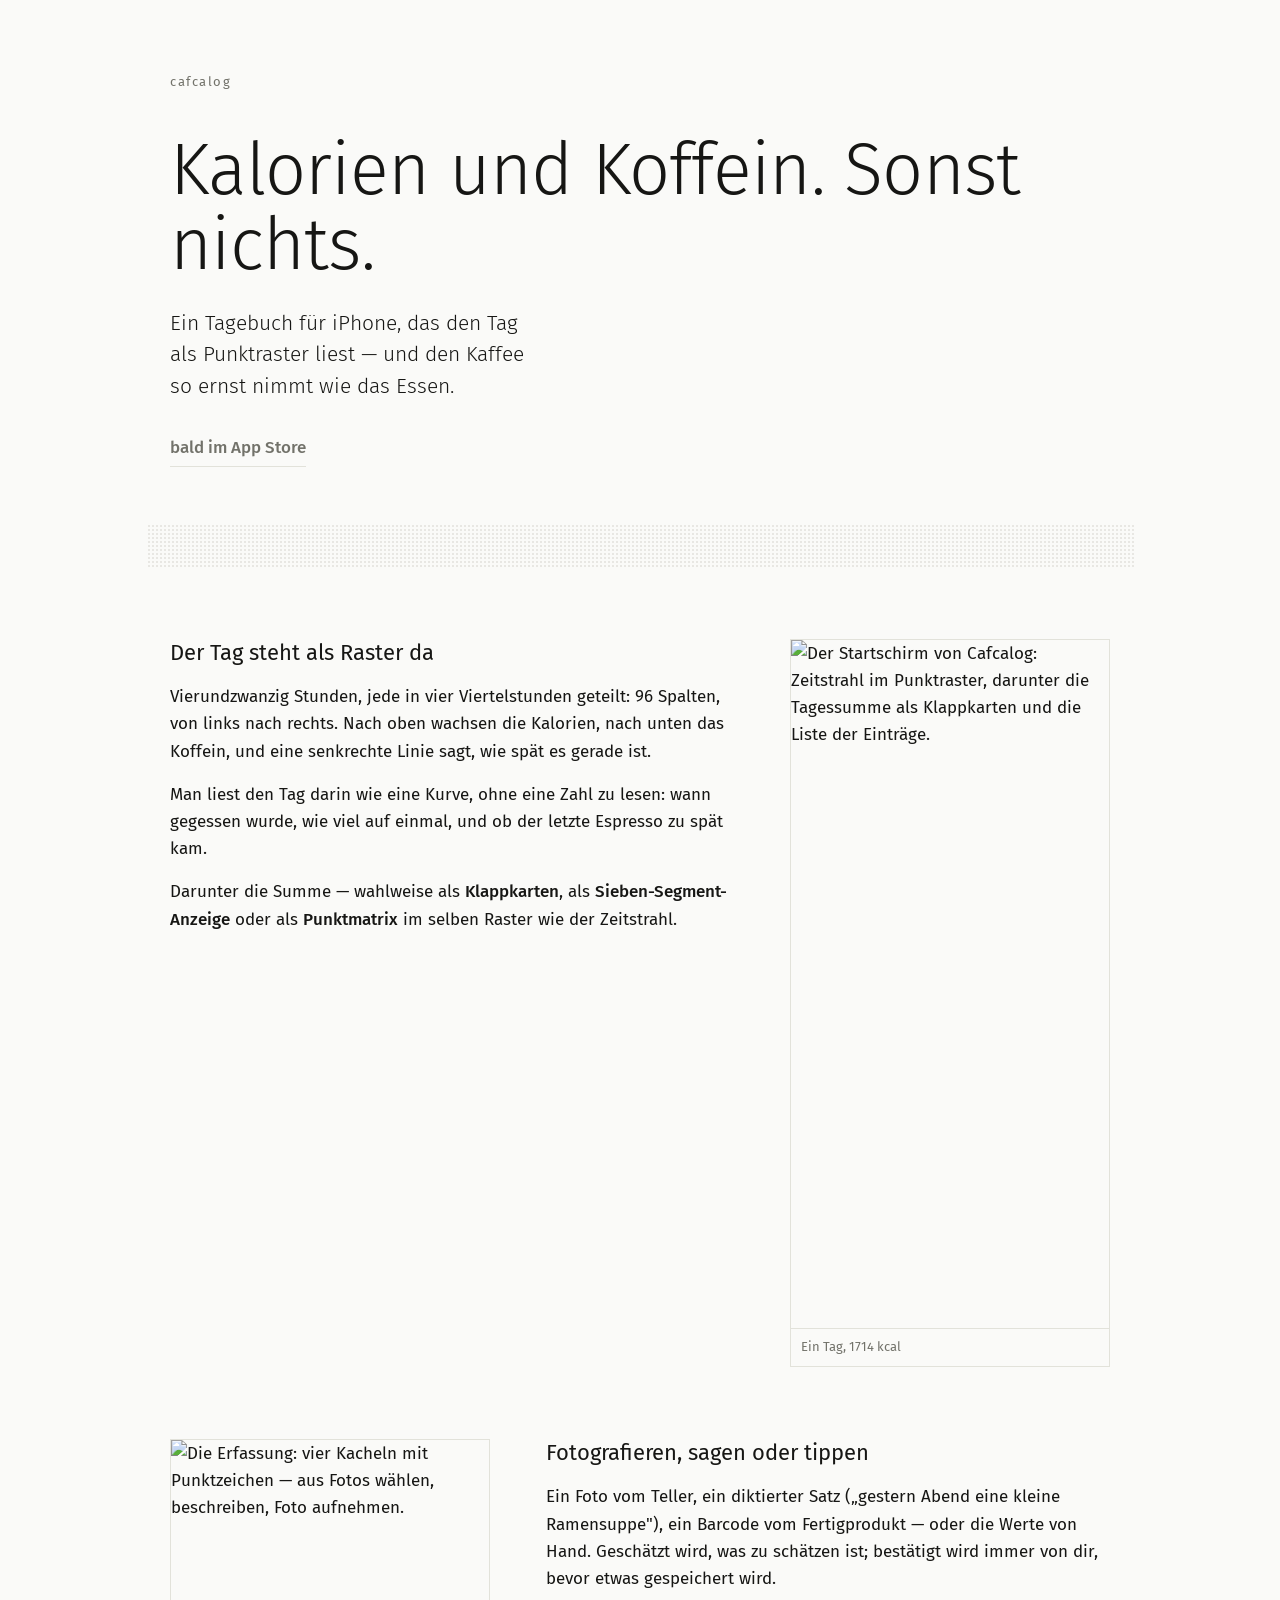
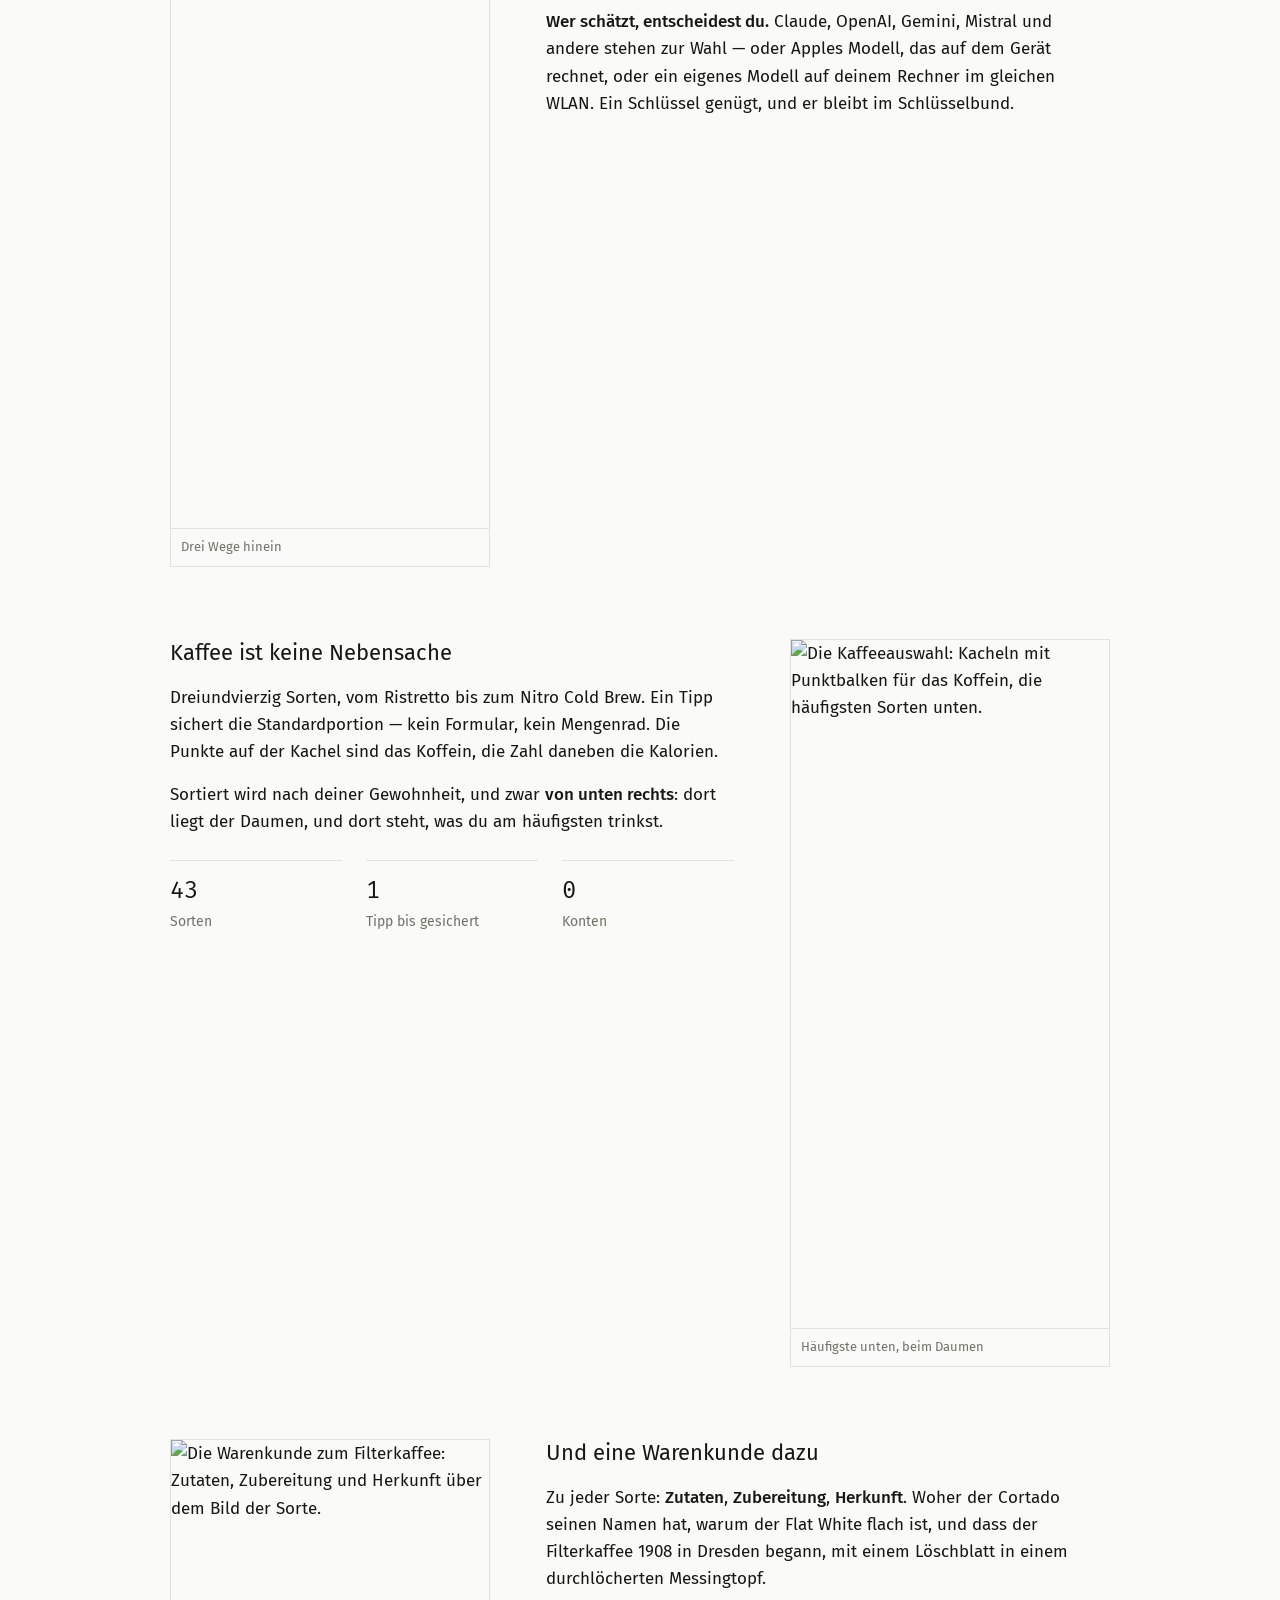
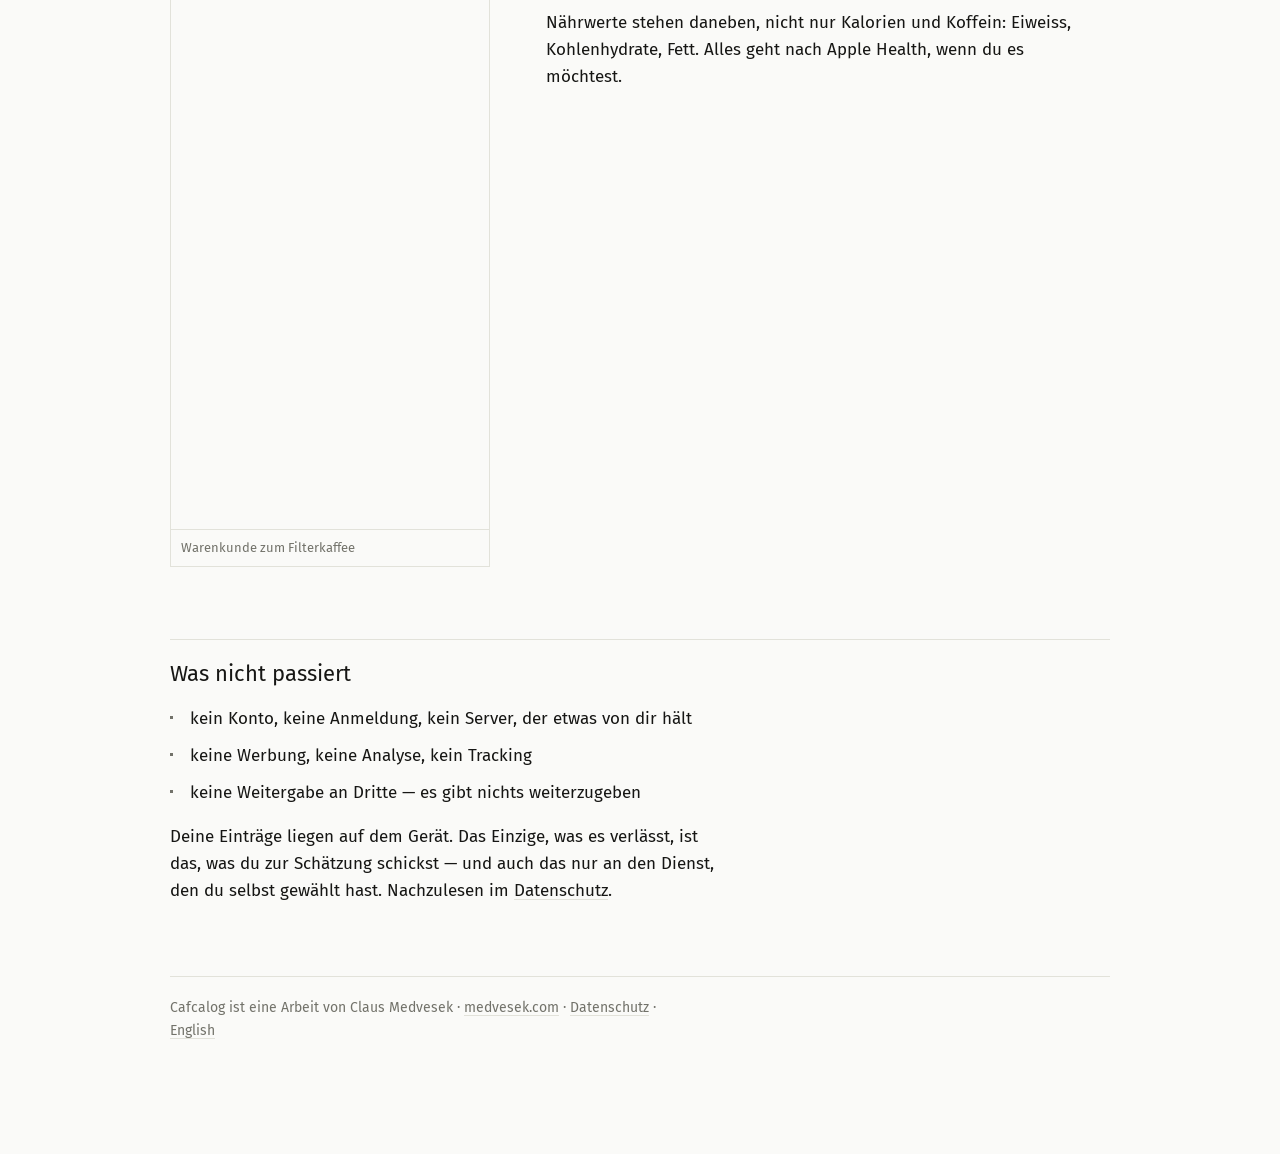
==== web/index.html @ 0739a358 "Drei Seiten fuers Netz: Datenschutz und ein Onepager Die Datenschutzerklaerung ist Pflicht fuer die " ====
<!DOCTYPE html>
<html lang="de">
<head>
<meta charset="utf-8">
<meta name="viewport" content="width=device-width, initial-scale=1">
<title>Cafcalog — Kalorien und Koffein</title>
<meta name="description" content="Kalorien und Koffein für iPhone. Der Tag als Punktraster, Kaffee in einem Tipp, 43 Sorten mit Warenkunde. Kein Konto, kein Server.">
<meta property="og:title" content="Cafcalog — Kalorien und Koffein">
<meta property="og:description" content="Der Tag als Punktraster. Kaffee in einem Tipp. Kein Konto, kein Server.">
<meta property="og:image" content="bilder/start.png">
<link rel="preconnect" href="https://fonts.googleapis.com">
<link rel="preconnect" href="https://fonts.gstatic.com" crossorigin>
<link href="https://fonts.googleapis.com/css2?family=Fira+Mono&family=Fira+Sans:wght@300;400;500&display=swap" rel="stylesheet">
<link rel="stylesheet" href="cafcalog.css">
</head>
<body>
<main>

<header class="held">
  <p class="marke">cafcalog</p>
  <h1>Kalorien und&nbsp;Koffein. Sonst nichts.</h1>
  <p class="lead">
    Ein Tagebuch für iPhone, das den Tag als Punktraster liest — und den Kaffee
    so ernst nimmt wie das Essen.
  </p>
  <!-- Sobald die App im Store steht, hier die Adresse eintragen und
       aria-disabled entfernen. -->
  <a class="laden" href="#" aria-disabled="true">bald im App Store</a>
</header>

<div class="raster" style="margin-top: 48px"></div>

<section class="block">
  <div class="paar">
    <div>
      <h2 style="margin-top: 0; border-top: 0; padding-top: 0">Der Tag steht als Raster da</h2>
      <p>
        Vierundzwanzig Stunden, jede in vier Viertelstunden geteilt: 96 Spalten,
        von links nach rechts. Nach oben wachsen die Kalorien, nach unten das
        Koffein, und eine senkrechte Linie sagt, wie spät es gerade ist.
      </p>
      <p>
        Man liest den Tag darin wie eine Kurve, ohne eine Zahl zu lesen: wann
        gegessen wurde, wie viel auf einmal, und ob der letzte Espresso zu spät
        kam.
      </p>
      <p>
        Darunter die Summe — wahlweise als <strong>Klappkarten</strong>, als
        <strong>Sieben-Segment-Anzeige</strong> oder als
        <strong>Punktmatrix</strong> im selben Raster wie der Zeitstrahl.
      </p>
    </div>
    <figure class="bild">
      <img src="bilder/start.png" width="540" height="1169" alt="Der Startschirm von Cafcalog: Zeitstrahl im Punktraster, darunter die Tagessumme als Klappkarten und die Liste der Einträge.">
      <figcaption>Ein Tag, 1714 kcal</figcaption>
    </figure>
  </div>
</section>

<section class="block">
  <div class="paar gedreht">
    <figure class="bild">
      <img src="bilder/kacheln.png" width="540" height="1169" alt="Die Erfassung: vier Kacheln mit Punktzeichen — aus Fotos wählen, beschreiben, Foto aufnehmen.">
      <figcaption>Drei Wege hinein</figcaption>
    </figure>
    <div>
      <h2 style="margin-top: 0; border-top: 0; padding-top: 0">Fotografieren, sagen oder tippen</h2>
      <p>
        Ein Foto vom Teller, ein diktierter Satz („gestern Abend eine kleine
        Ramensuppe"), ein Barcode vom Fertigprodukt — oder die Werte von Hand.
        Geschätzt wird, was zu schätzen ist; bestätigt wird immer von dir, bevor
        etwas gespeichert wird.
      </p>
      <p>
        <strong>Wer schätzt, entscheidest du.</strong> Claude, OpenAI, Gemini,
        Mistral und andere stehen zur Wahl — oder Apples Modell, das auf dem
        Gerät rechnet, oder ein eigenes Modell auf deinem Rechner im gleichen
        WLAN. Ein Schlüssel genügt, und er bleibt im Schlüsselbund.
      </p>
    </div>
  </div>
</section>

<section class="block">
  <div class="paar">
    <div>
      <h2 style="margin-top: 0; border-top: 0; padding-top: 0">Kaffee ist keine Nebensache</h2>
      <p>
        Dreiundvierzig Sorten, vom Ristretto bis zum Nitro Cold Brew. Ein Tipp
        sichert die Standardportion — kein Formular, kein Mengenrad. Die Punkte
        auf der Kachel sind das Koffein, die Zahl daneben die Kalorien.
      </p>
      <p>
        Sortiert wird nach deiner Gewohnheit, und zwar <strong>von unten
        rechts</strong>: dort liegt der Daumen, und dort steht, was du am
        häufigsten trinkst.
      </p>
      <dl class="werte">
        <div><dt>43</dt><dd>Sorten</dd></div>
        <div><dt>1</dt><dd>Tipp bis gesichert</dd></div>
        <div><dt>0</dt><dd>Konten</dd></div>
      </dl>
    </div>
    <figure class="bild">
      <img src="bilder/kaffee.png" width="540" height="1169" alt="Die Kaffeeauswahl: Kacheln mit Punktbalken für das Koffein, die häufigsten Sorten unten.">
      <figcaption>Häufigste unten, beim Daumen</figcaption>
    </figure>
  </div>
</section>

<section class="block">
  <div class="paar gedreht">
    <figure class="bild">
      <img src="bilder/warenkunde.png" width="540" height="1169" alt="Die Warenkunde zum Filterkaffee: Zutaten, Zubereitung und Herkunft über dem Bild der Sorte.">
      <figcaption>Warenkunde zum Filterkaffee</figcaption>
    </figure>
    <div>
      <h2 style="margin-top: 0; border-top: 0; padding-top: 0">Und eine Warenkunde dazu</h2>
      <p>
        Zu jeder Sorte: <strong>Zutaten</strong>, <strong>Zubereitung</strong>,
        <strong>Herkunft</strong>. Woher der Cortado seinen Namen hat, warum der
        Flat White flach ist, und dass der Filterkaffee 1908 in Dresden begann,
        mit einem Löschblatt in einem durchlöcherten Messingtopf.
      </p>
      <p>
        Nährwerte stehen daneben, nicht nur Kalorien und Koffein: Eiweiss,
        Kohlenhydrate, Fett. Alles geht nach Apple Health, wenn du es möchtest.
      </p>
    </div>
  </div>
</section>

<section class="block">
  <h2>Was nicht passiert</h2>
  <ul>
    <li>kein Konto, keine Anmeldung, kein Server, der etwas von dir hält</li>
    <li>keine Werbung, keine Analyse, kein Tracking</li>
    <li>keine Weitergabe an Dritte — es gibt nichts weiterzugeben</li>
  </ul>
  <p>
    Deine Einträge liegen auf dem Gerät. Das Einzige, was es verlässt, ist das,
    was du zur Schätzung schickst — und auch das nur an den Dienst, den du
    selbst gewählt hast. Nachzulesen im
    <a href="datenschutz.html">Datenschutz</a>.
  </p>
</section>

<footer>
  <p>
    Cafcalog ist eine Arbeit von Claus Medvesek ·
    <a href="https://medvesek.com">medvesek.com</a> ·
    <a href="datenschutz.html">Datenschutz</a> ·
    <a href="privacy.html">English</a>
  </p>
</footer>

</main>
</body>
</html>
---- web/cafcalog.css ----
/* Cafcalog im Netz — dieselbe Sprache wie die App: Papier, Tinte, Fira,
   Punktraster. Ein Stylesheet fuer alle Seiten, damit eine Aenderung an einer
   Stelle geschieht.

   Die Farbwerte sind die der App (DesignSystem.swift) und die der
   Figma-Variablen. Wer dort etwas aendert, aendert es hier mit. */

:root {
  --paper: #fafaf8;
  --ink: #161614;
  --ink-2: #72726a;
  --rule: #e2e2da;
  --matrix: #e8e7e3;
  --roast: #b4531f;
  --rand: 24px;
  --spalte: 640px;
}

@media (prefers-color-scheme: dark) {
  :root {
    --paper: #121211;
    --ink: #f0f0ea;
    --ink-2: #85857d;
    --rule: #2a2a27;
    --matrix: #222220;
    --roast: #e08a4e;
  }
}

* { box-sizing: border-box; }

html { -webkit-text-size-adjust: 100%; }

body {
  margin: 0;
  padding: 0 var(--rand) 96px;
  background: var(--paper);
  color: var(--ink);
  font-family: "Fira Sans", -apple-system, BlinkMacSystemFont, system-ui, sans-serif;
  font-weight: 400;
  font-size: 17px;
  line-height: 1.6;
  -webkit-font-smoothing: antialiased;
}

main { max-width: var(--spalte); margin: 0 auto; }

/* Das Punktband: dasselbe Raster wie der Zeitstrahl — Punkt 3, Teilung 4 —
   nur als Hintergrund gezeichnet statt als 1632 Elemente. */
.raster {
  height: 44px;
  margin: 0 calc(var(--rand) * -1);
  background-image: radial-gradient(var(--matrix) 1.4px, transparent 1.5px);
  background-size: 4px 4px;
  background-position: 1px 1px;
}

header { padding: 56px 0 0; }

.marke {
  font-size: 13px;
  letter-spacing: 0.12em;
  text-transform: lowercase;
  color: var(--ink-2);
  margin: 0 0 40px;
}

h1 {
  font-weight: 300;
  font-size: 40px;
  line-height: 1.15;
  letter-spacing: -0.01em;
  margin: 0 0 8px;
}

.stand {
  font-family: "Fira Mono", ui-monospace, SFMono-Regular, Menlo, monospace;
  font-size: 13px;
  color: var(--ink-2);
  margin: 0 0 48px;
}

h2 {
  font-weight: 400;
  font-size: 22px;
  line-height: 1.3;
  margin: 56px 0 16px;
  padding-top: 20px;
  border-top: 1px solid var(--rule);
}

h3 {
  font-weight: 500;
  font-size: 17px;
  margin: 32px 0 4px;
}

p { margin: 0 0 16px; max-width: 62ch; }

a { color: var(--ink); text-decoration-color: var(--rule); text-underline-offset: 3px; }
a:hover { text-decoration-color: var(--ink-2); }

strong { font-weight: 500; }

ul { margin: 0 0 16px; padding-left: 0; list-style: none; }

li {
  position: relative;
  padding-left: 20px;
  margin-bottom: 10px;
  max-width: 62ch;
}

/* Der Aufzaehlungspunkt ist ein Rasterpunkt, kein Bullet. */
li::before {
  content: "";
  position: absolute;
  left: 0;
  top: 11px;
  width: 3px;
  height: 3px;
  background: var(--ink-2);
}

.leise { color: var(--ink-2); font-size: 15px; }

.zahl {
  font-family: "Fira Mono", ui-monospace, SFMono-Regular, Menlo, monospace;
  font-variant-numeric: tabular-nums;
}

footer {
  margin-top: 72px;
  padding-top: 20px;
  border-top: 1px solid var(--rule);
  color: var(--ink-2);
  font-size: 14px;
}

footer a { color: var(--ink-2); }

@media (max-width: 480px) {
  h1 { font-size: 32px; }
  body { font-size: 16px; }
}

/* ——— Startseite ——————————————————————————————————————————————————
   Nur was die Promo-Seite zusätzlich braucht. Die Datenschutzseite kommt mit
   dem Satz darüber aus. */

.held { padding: 72px 0 8px; }

.held h1 {
  font-size: 56px;
  line-height: 1.05;
  margin-bottom: 24px;
}

.lead {
  font-size: 21px;
  line-height: 1.5;
  font-weight: 300;
  max-width: 30ch;
  margin-bottom: 32px;
}

/* Der Knopf ist eine Zeile mit Linie darunter, keine Schaltfläche mit
   Schlagschatten — dieselbe Machart wie die stillen Wege in der App. */
.laden {
  display: inline-block;
  font-size: 17px;
  font-weight: 500;
  text-decoration: none;
  color: var(--ink);
  border-bottom: 1px solid var(--ink);
  padding-bottom: 4px;
}

.laden[aria-disabled="true"] {
  color: var(--ink-2);
  border-bottom-color: var(--rule);
  cursor: default;
}

.block { margin-top: 72px; }

/* Text und Bild nebeneinander, ab Tabletbreite. Darunter untereinander —
   ein Telefonbild neben zwei Zeilen Text wäre beides zu klein. */
.paar {
  display: grid;
  gap: 32px;
  align-items: start;
}

@media (min-width: 720px) {
  :root { --spalte: 940px; }
  .paar { grid-template-columns: 1fr 320px; gap: 56px; }
  .paar.gedreht { grid-template-columns: 320px 1fr; }
  .paar.gedreht .bild { order: -1; }
  .held h1 { font-size: 72px; }
}

.bild {
  margin: 0;
  border: 1px solid var(--rule);
  background: var(--paper);
}

.bild img { display: block; width: 100%; height: auto; }

.bild figcaption {
  font-size: 13px;
  color: var(--ink-2);
  padding: 8px 10px;
  border-top: 1px solid var(--rule);
}

.werte {
  display: grid;
  gap: 4px 24px;
  margin: 24px 0 0;
  padding: 0;
}

@media (min-width: 560px) {
  .werte { grid-template-columns: repeat(3, 1fr); }
}

.werte div { border-top: 1px solid var(--rule); padding-top: 10px; }

.werte dt {
  font-family: "Fira Mono", ui-monospace, SFMono-Regular, Menlo, monospace;
  font-size: 24px;
  margin: 0;
}

.werte dd {
  margin: 2px 0 0;
  font-size: 14px;
  color: var(--ink-2);
}
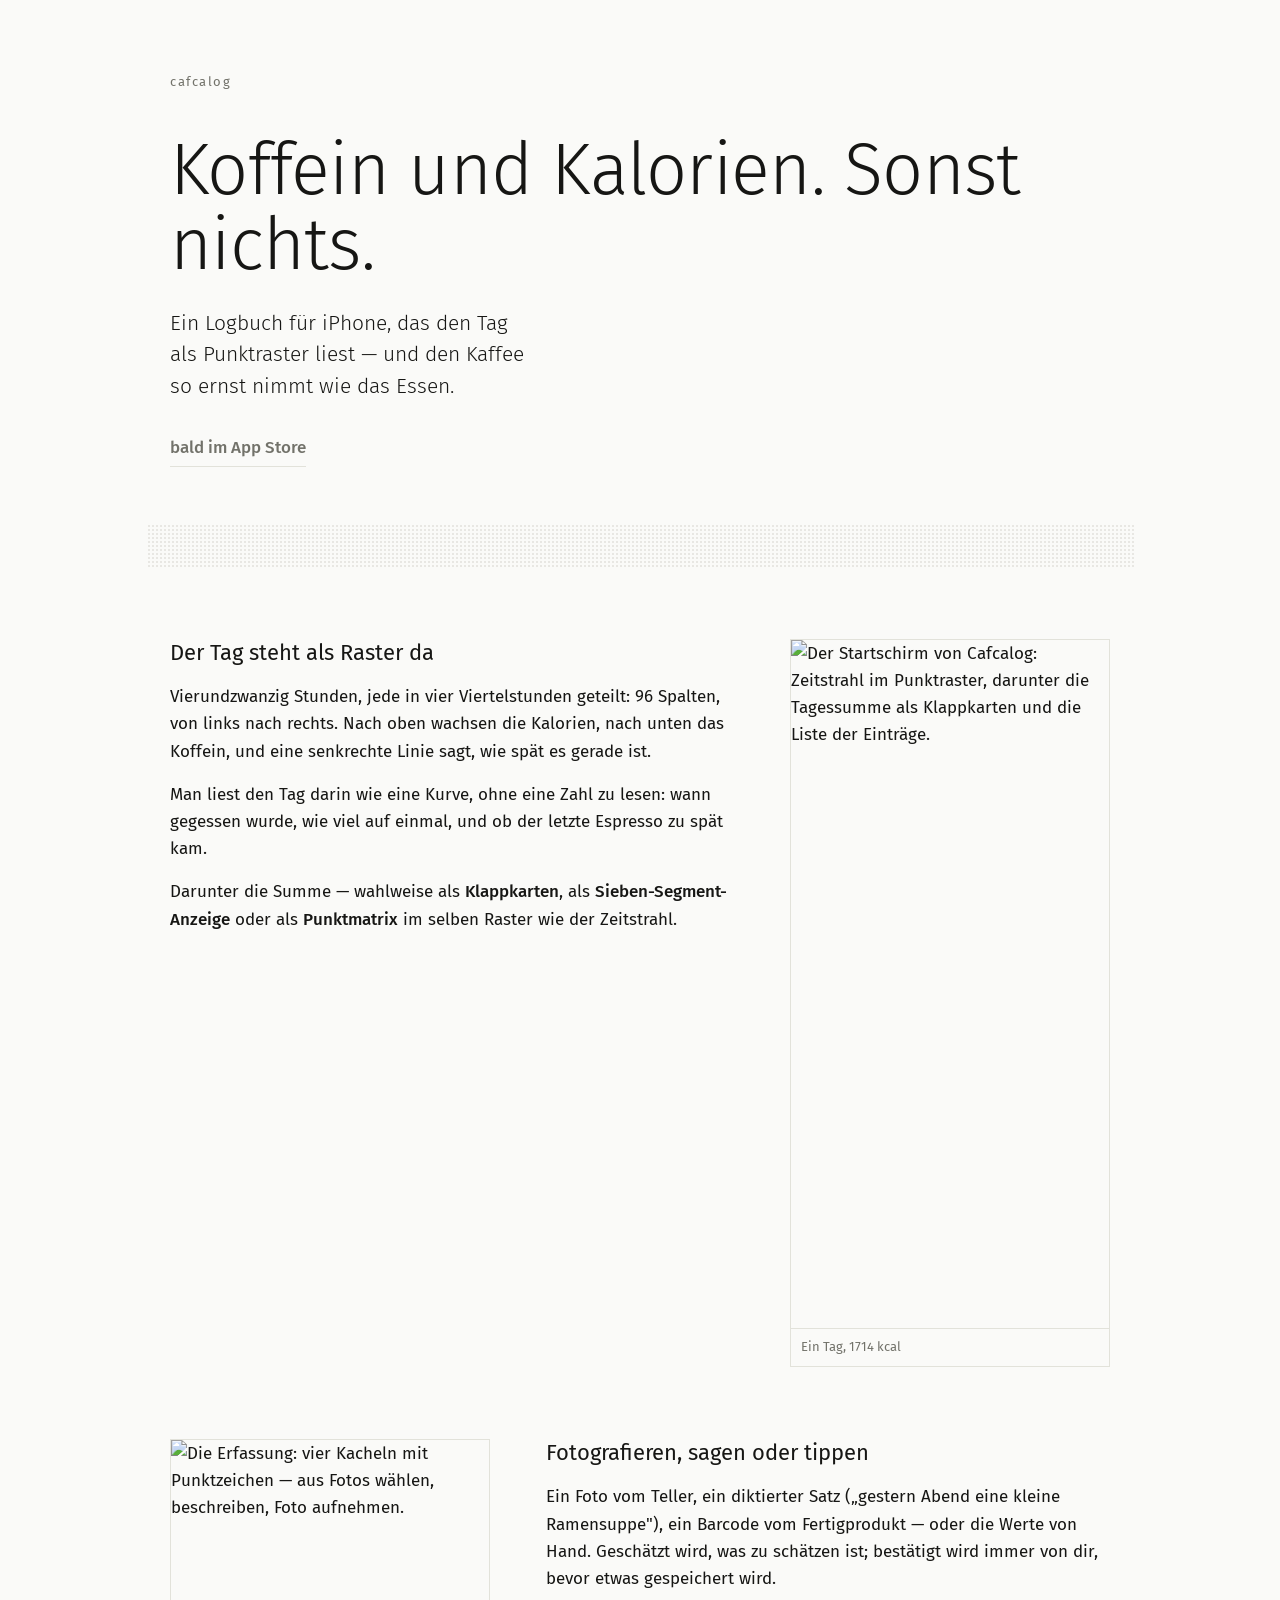
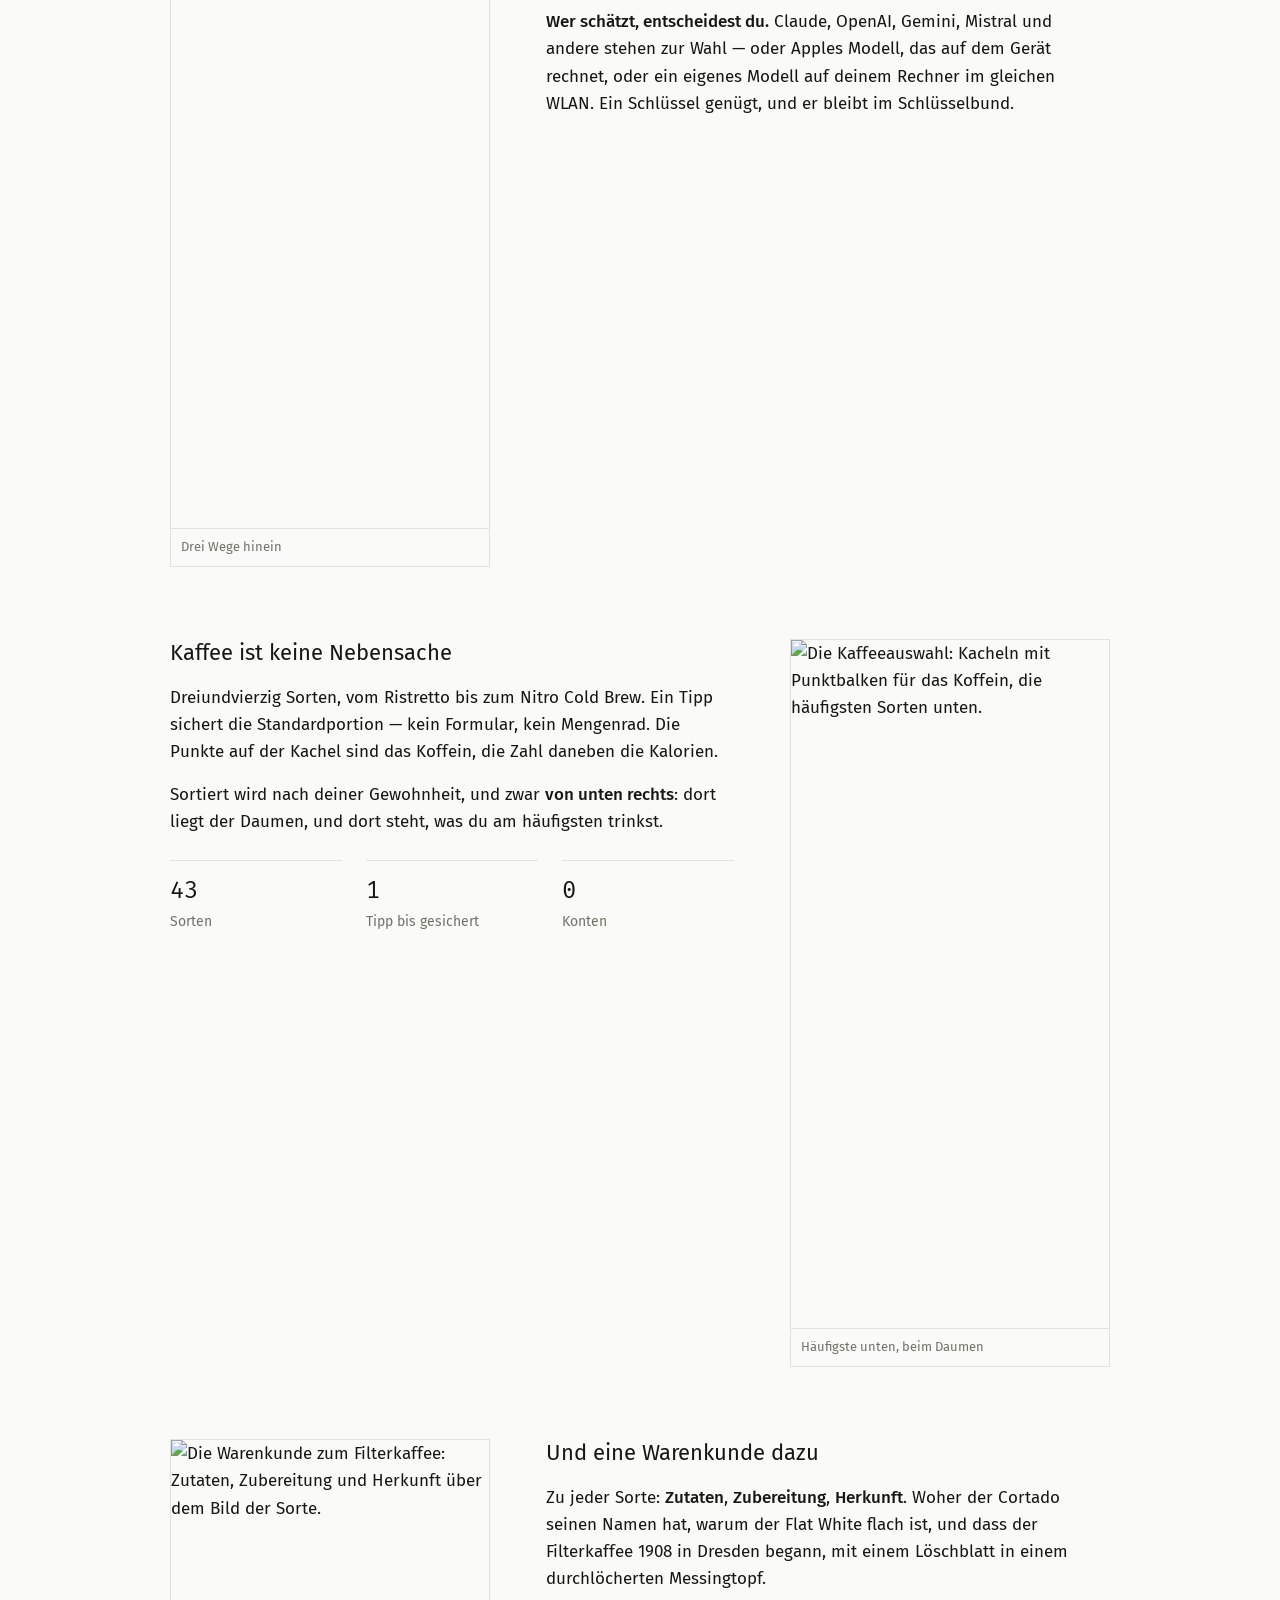
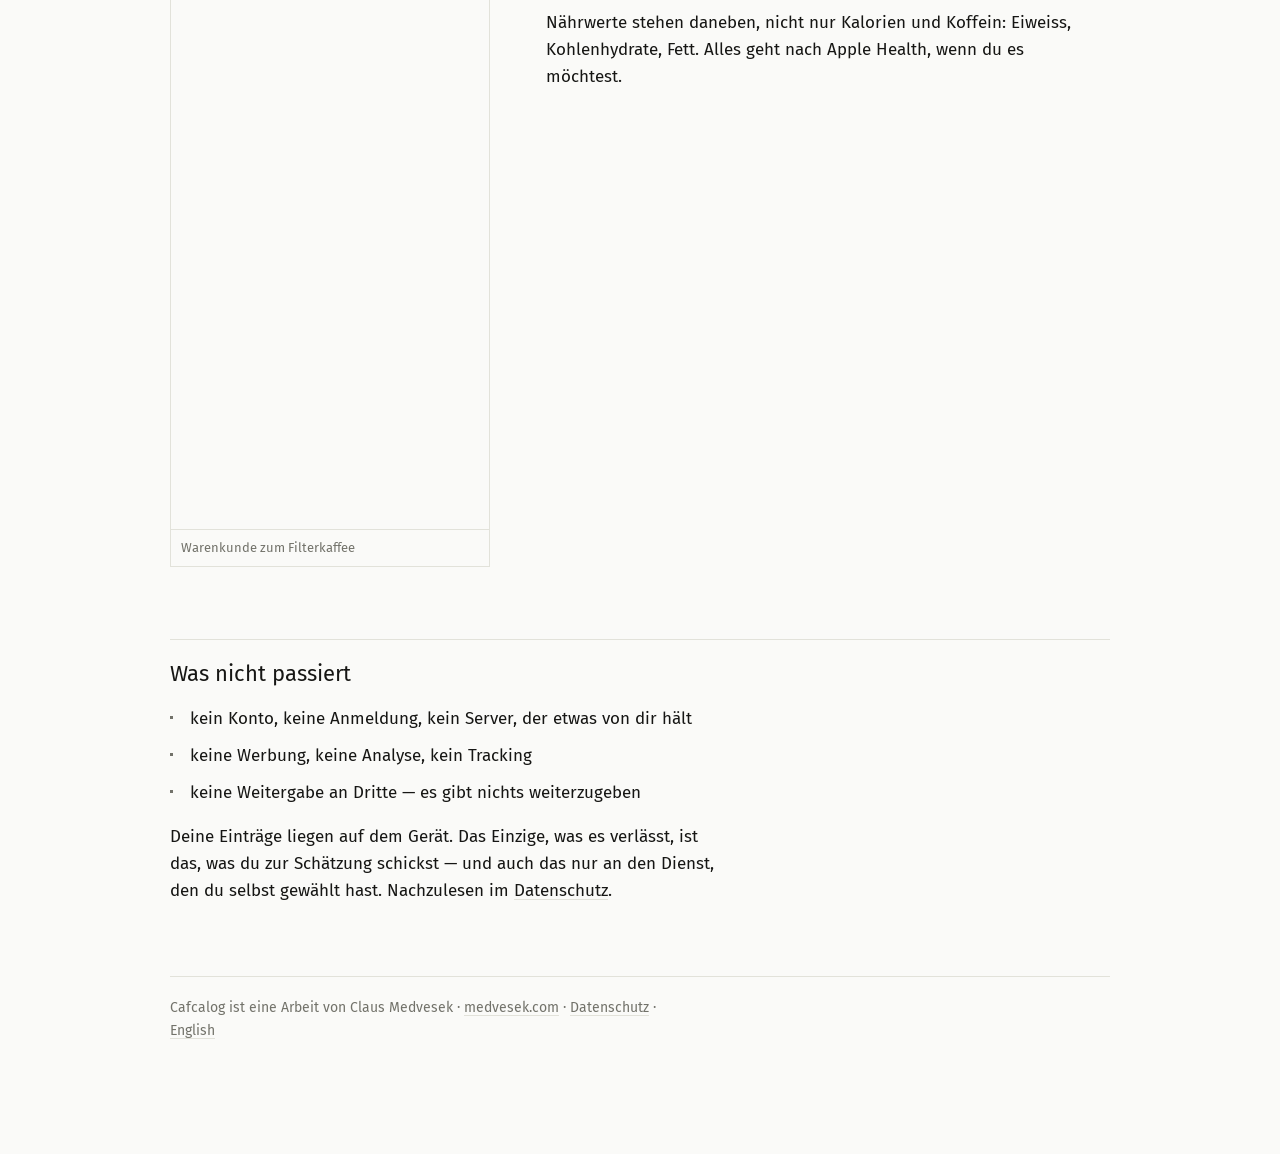
==== commit de311473: "Im Kaffeeraster zaehlt die Spalte, nicht der Punkt Die grosse Kachel hat fuenf Reihen, die kleine zw" ====
--- a/web/index.html
+++ b/web/index.html
@@ -1,159 +1,177 @@
 <!DOCTYPE html>
 <html lang="de">
+
 <head>
-<meta charset="utf-8">
-<meta name="viewport" content="width=device-width, initial-scale=1">
-<title>Cafcalog — Kalorien und Koffein</title>
-<meta name="description" content="Kalorien und Koffein für iPhone. Der Tag als Punktraster, Kaffee in einem Tipp, 43 Sorten mit Warenkunde. Kein Konto, kein Server.">
-<meta property="og:title" content="Cafcalog — Kalorien und Koffein">
-<meta property="og:description" content="Der Tag als Punktraster. Kaffee in einem Tipp. Kein Konto, kein Server.">
-<meta property="og:image" content="bilder/start.png">
-<link rel="preconnect" href="https://fonts.googleapis.com">
-<link rel="preconnect" href="https://fonts.gstatic.com" crossorigin>
-<link href="https://fonts.googleapis.com/css2?family=Fira+Mono&family=Fira+Sans:wght@300;400;500&display=swap" rel="stylesheet">
-<link rel="stylesheet" href="cafcalog.css">
+  <meta charset="utf-8">
+  <meta name="viewport" content="width=device-width, initial-scale=1">
+  <title>Cafcalog — Kalorien und Koffein</title>
+  <meta name="description"
+    content="Kalorien und Koffein für iPhone. Der Tag als Punktraster, Kaffee in einem Tipp, 43 Sorten mit Warenkunde. Kein Konto, kein Server.">
+  <meta property="og:title" content="Cafcalog — Kalorien und Koffein">
+  <meta property="og:description" content="Der Tag als Punktraster. Kaffee in einem Tipp. Kein Konto, kein Server.">
+  <meta property="og:image" content="bilder/start.png">
+  <link rel="preconnect" href="https://fonts.googleapis.com">
+  <link rel="preconnect" href="https://fonts.gstatic.com" crossorigin>
+  <link href="https://fonts.googleapis.com/css2?family=Fira+Mono&family=Fira+Sans:wght@300;400;500&display=swap"
+    rel="stylesheet">
+  <link rel="stylesheet" href="cafcalog.css">
 </head>
+
 <body>
-<main>
+  <main>
 
-<header class="held">
-  <p class="marke">cafcalog</p>
-  <h1>Kalorien und&nbsp;Koffein. Sonst nichts.</h1>
-  <p class="lead">
-    Ein Tagebuch für iPhone, das den Tag als Punktraster liest — und den Kaffee
-    so ernst nimmt wie das Essen.
-  </p>
-  <!-- Sobald die App im Store steht, hier die Adresse eintragen und
+    <header class="held">
+      <p class="marke">cafcalog</p>
+      <h1>Koffein und&nbsp;Kalorien. Sonst nichts.</h1>
+      <p class="lead">
+        Ein Logbuch für iPhone, das den Tag als Punktraster liest — und den Kaffee
+        so ernst nimmt wie das Essen.
+      </p>
+      <!-- Sobald die App im Store steht, hier die Adresse eintragen und
        aria-disabled entfernen. -->
-  <a class="laden" href="#" aria-disabled="true">bald im App Store</a>
-</header>
+      <a class="laden" href="#" aria-disabled="true">bald im App Store</a>
+    </header>
 
-<div class="raster" style="margin-top: 48px"></div>
+    <div class="raster" style="margin-top: 48px"></div>
 
-<section class="block">
-  <div class="paar">
-    <div>
-      <h2 style="margin-top: 0; border-top: 0; padding-top: 0">Der Tag steht als Raster da</h2>
+    <section class="block">
+      <div class="paar">
+        <div>
+          <h2 style="margin-top: 0; border-top: 0; padding-top: 0">Der Tag steht als Raster da</h2>
+          <p>
+            Vierundzwanzig Stunden, jede in vier Viertelstunden geteilt: 96 Spalten,
+            von links nach rechts. Nach oben wachsen die Kalorien, nach unten das
+            Koffein, und eine senkrechte Linie sagt, wie spät es gerade ist.
+          </p>
+          <p>
+            Man liest den Tag darin wie eine Kurve, ohne eine Zahl zu lesen: wann
+            gegessen wurde, wie viel auf einmal, und ob der letzte Espresso zu spät
+            kam.
+          </p>
+          <p>
+            Darunter die Summe — wahlweise als <strong>Klappkarten</strong>, als
+            <strong>Sieben-Segment-Anzeige</strong> oder als
+            <strong>Punktmatrix</strong> im selben Raster wie der Zeitstrahl.
+          </p>
+        </div>
+        <figure class="bild">
+          <img src="bilder/start.png" width="540" height="1169"
+            alt="Der Startschirm von Cafcalog: Zeitstrahl im Punktraster, darunter die Tagessumme als Klappkarten und die Liste der Einträge.">
+          <figcaption>Ein Tag, 1714 kcal</figcaption>
+        </figure>
+      </div>
+    </section>
+
+    <section class="block">
+      <div class="paar gedreht">
+        <figure class="bild">
+          <img src="bilder/kacheln.png" width="540" height="1169"
+            alt="Die Erfassung: vier Kacheln mit Punktzeichen — aus Fotos wählen, beschreiben, Foto aufnehmen.">
+          <figcaption>Drei Wege hinein</figcaption>
+        </figure>
+        <div>
+          <h2 style="margin-top: 0; border-top: 0; padding-top: 0">Fotografieren, sagen oder tippen</h2>
+          <p>
+            Ein Foto vom Teller, ein diktierter Satz („gestern Abend eine kleine
+            Ramensuppe"), ein Barcode vom Fertigprodukt — oder die Werte von Hand.
+            Geschätzt wird, was zu schätzen ist; bestätigt wird immer von dir, bevor
+            etwas gespeichert wird.
+          </p>
+          <p>
+            <strong>Wer schätzt, entscheidest du.</strong> Claude, OpenAI, Gemini,
+            Mistral und andere stehen zur Wahl — oder Apples Modell, das auf dem
+            Gerät rechnet, oder ein eigenes Modell auf deinem Rechner im gleichen
+            WLAN. Ein Schlüssel genügt, und er bleibt im Schlüsselbund.
+          </p>
+        </div>
+      </div>
+    </section>
+
+    <section class="block">
+      <div class="paar">
+        <div>
+          <h2 style="margin-top: 0; border-top: 0; padding-top: 0">Kaffee ist keine Nebensache</h2>
+          <p>
+            Dreiundvierzig Sorten, vom Ristretto bis zum Nitro Cold Brew. Ein Tipp
+            sichert die Standardportion — kein Formular, kein Mengenrad. Die Punkte
+            auf der Kachel sind das Koffein, die Zahl daneben die Kalorien.
+          </p>
+          <p>
+            Sortiert wird nach deiner Gewohnheit, und zwar <strong>von unten
+              rechts</strong>: dort liegt der Daumen, und dort steht, was du am
+            häufigsten trinkst.
+          </p>
+          <dl class="werte">
+            <div>
+              <dt>43</dt>
+              <dd>Sorten</dd>
+            </div>
+            <div>
+              <dt>1</dt>
+              <dd>Tipp bis gesichert</dd>
+            </div>
+            <div>
+              <dt>0</dt>
+              <dd>Konten</dd>
+            </div>
+          </dl>
+        </div>
+        <figure class="bild">
+          <img src="bilder/kaffee.png" width="540" height="1169"
+            alt="Die Kaffeeauswahl: Kacheln mit Punktbalken für das Koffein, die häufigsten Sorten unten.">
+          <figcaption>Häufigste unten, beim Daumen</figcaption>
+        </figure>
+      </div>
+    </section>
+
+    <section class="block">
+      <div class="paar gedreht">
+        <figure class="bild">
+          <img src="bilder/warenkunde.png" width="540" height="1169"
+            alt="Die Warenkunde zum Filterkaffee: Zutaten, Zubereitung und Herkunft über dem Bild der Sorte.">
+          <figcaption>Warenkunde zum Filterkaffee</figcaption>
+        </figure>
+        <div>
+          <h2 style="margin-top: 0; border-top: 0; padding-top: 0">Und eine Warenkunde dazu</h2>
+          <p>
+            Zu jeder Sorte: <strong>Zutaten</strong>, <strong>Zubereitung</strong>,
+            <strong>Herkunft</strong>. Woher der Cortado seinen Namen hat, warum der
+            Flat White flach ist, und dass der Filterkaffee 1908 in Dresden begann,
+            mit einem Löschblatt in einem durchlöcherten Messingtopf.
+          </p>
+          <p>
+            Nährwerte stehen daneben, nicht nur Kalorien und Koffein: Eiweiss,
+            Kohlenhydrate, Fett. Alles geht nach Apple Health, wenn du es möchtest.
+          </p>
+        </div>
+      </div>
+    </section>
+
+    <section class="block">
+      <h2>Was nicht passiert</h2>
+      <ul>
+        <li>kein Konto, keine Anmeldung, kein Server, der etwas von dir hält</li>
+        <li>keine Werbung, keine Analyse, kein Tracking</li>
+        <li>keine Weitergabe an Dritte — es gibt nichts weiterzugeben</li>
+      </ul>
       <p>
-        Vierundzwanzig Stunden, jede in vier Viertelstunden geteilt: 96 Spalten,
-        von links nach rechts. Nach oben wachsen die Kalorien, nach unten das
-        Koffein, und eine senkrechte Linie sagt, wie spät es gerade ist.
+        Deine Einträge liegen auf dem Gerät. Das Einzige, was es verlässt, ist das,
+        was du zur Schätzung schickst — und auch das nur an den Dienst, den du
+        selbst gewählt hast. Nachzulesen im
+        <a href="datenschutz.html">Datenschutz</a>.
       </p>
+    </section>
+
+    <footer>
       <p>
-        Man liest den Tag darin wie eine Kurve, ohne eine Zahl zu lesen: wann
-        gegessen wurde, wie viel auf einmal, und ob der letzte Espresso zu spät
-        kam.
+        Cafcalog ist eine Arbeit von Claus Medvesek ·
+        <a href="https://medvesek.com">medvesek.com</a> ·
+        <a href="datenschutz.html">Datenschutz</a> ·
+        <a href="privacy.html">English</a>
       </p>
-      <p>
-        Darunter die Summe — wahlweise als <strong>Klappkarten</strong>, als
-        <strong>Sieben-Segment-Anzeige</strong> oder als
-        <strong>Punktmatrix</strong> im selben Raster wie der Zeitstrahl.
-      </p>
-    </div>
-    <figure class="bild">
-      <img src="bilder/start.png" width="540" height="1169" alt="Der Startschirm von Cafcalog: Zeitstrahl im Punktraster, darunter die Tagessumme als Klappkarten und die Liste der Einträge.">
-      <figcaption>Ein Tag, 1714 kcal</figcaption>
-    </figure>
-  </div>
-</section>
+    </footer>
 
-<section class="block">
-  <div class="paar gedreht">
-    <figure class="bild">
-      <img src="bilder/kacheln.png" width="540" height="1169" alt="Die Erfassung: vier Kacheln mit Punktzeichen — aus Fotos wählen, beschreiben, Foto aufnehmen.">
-      <figcaption>Drei Wege hinein</figcaption>
-    </figure>
-    <div>
-      <h2 style="margin-top: 0; border-top: 0; padding-top: 0">Fotografieren, sagen oder tippen</h2>
-      <p>
-        Ein Foto vom Teller, ein diktierter Satz („gestern Abend eine kleine
-        Ramensuppe"), ein Barcode vom Fertigprodukt — oder die Werte von Hand.
-        Geschätzt wird, was zu schätzen ist; bestätigt wird immer von dir, bevor
-        etwas gespeichert wird.
-      </p>
-      <p>
-        <strong>Wer schätzt, entscheidest du.</strong> Claude, OpenAI, Gemini,
-        Mistral und andere stehen zur Wahl — oder Apples Modell, das auf dem
-        Gerät rechnet, oder ein eigenes Modell auf deinem Rechner im gleichen
-        WLAN. Ein Schlüssel genügt, und er bleibt im Schlüsselbund.
-      </p>
-    </div>
-  </div>
-</section>
+  </main>
+</body>
 
-<section class="block">
-  <div class="paar">
-    <div>
-      <h2 style="margin-top: 0; border-top: 0; padding-top: 0">Kaffee ist keine Nebensache</h2>
-      <p>
-        Dreiundvierzig Sorten, vom Ristretto bis zum Nitro Cold Brew. Ein Tipp
-        sichert die Standardportion — kein Formular, kein Mengenrad. Die Punkte
-        auf der Kachel sind das Koffein, die Zahl daneben die Kalorien.
-      </p>
-      <p>
-        Sortiert wird nach deiner Gewohnheit, und zwar <strong>von unten
-        rechts</strong>: dort liegt der Daumen, und dort steht, was du am
-        häufigsten trinkst.
-      </p>
-      <dl class="werte">
-        <div><dt>43</dt><dd>Sorten</dd></div>
-        <div><dt>1</dt><dd>Tipp bis gesichert</dd></div>
-        <div><dt>0</dt><dd>Konten</dd></div>
-      </dl>
-    </div>
-    <figure class="bild">
-      <img src="bilder/kaffee.png" width="540" height="1169" alt="Die Kaffeeauswahl: Kacheln mit Punktbalken für das Koffein, die häufigsten Sorten unten.">
-      <figcaption>Häufigste unten, beim Daumen</figcaption>
-    </figure>
-  </div>
-</section>
-
-<section class="block">
-  <div class="paar gedreht">
-    <figure class="bild">
-      <img src="bilder/warenkunde.png" width="540" height="1169" alt="Die Warenkunde zum Filterkaffee: Zutaten, Zubereitung und Herkunft über dem Bild der Sorte.">
-      <figcaption>Warenkunde zum Filterkaffee</figcaption>
-    </figure>
-    <div>
-      <h2 style="margin-top: 0; border-top: 0; padding-top: 0">Und eine Warenkunde dazu</h2>
-      <p>
-        Zu jeder Sorte: <strong>Zutaten</strong>, <strong>Zubereitung</strong>,
-        <strong>Herkunft</strong>. Woher der Cortado seinen Namen hat, warum der
-        Flat White flach ist, und dass der Filterkaffee 1908 in Dresden begann,
-        mit einem Löschblatt in einem durchlöcherten Messingtopf.
-      </p>
-      <p>
-        Nährwerte stehen daneben, nicht nur Kalorien und Koffein: Eiweiss,
-        Kohlenhydrate, Fett. Alles geht nach Apple Health, wenn du es möchtest.
-      </p>
-    </div>
-  </div>
-</section>
-
-<section class="block">
-  <h2>Was nicht passiert</h2>
-  <ul>
-    <li>kein Konto, keine Anmeldung, kein Server, der etwas von dir hält</li>
-    <li>keine Werbung, keine Analyse, kein Tracking</li>
-    <li>keine Weitergabe an Dritte — es gibt nichts weiterzugeben</li>
-  </ul>
-  <p>
-    Deine Einträge liegen auf dem Gerät. Das Einzige, was es verlässt, ist das,
-    was du zur Schätzung schickst — und auch das nur an den Dienst, den du
-    selbst gewählt hast. Nachzulesen im
-    <a href="datenschutz.html">Datenschutz</a>.
-  </p>
-</section>
-
-<footer>
-  <p>
-    Cafcalog ist eine Arbeit von Claus Medvesek ·
-    <a href="https://medvesek.com">medvesek.com</a> ·
-    <a href="datenschutz.html">Datenschutz</a> ·
-    <a href="privacy.html">English</a>
-  </p>
-</footer>
-
-</main>
-</body>
-</html>
+</html>
--- a/web/cafcalog.css
+++ b/web/cafcalog.css
@@ -16,8 +16,11 @@
   --spalte: 640px;
 }
 
+/* Dunkel zweimal: einmal fuer die Systemwahl, einmal fuer eine ausdrueckliche
+   Wahl am Wurzelelement. Sonst gewaenne das Betriebssystem gegen den Schalter
+   einer Umgebung, die ihn setzt. */
 @media (prefers-color-scheme: dark) {
-  :root {
+  :root:not([data-theme="light"]) {
     --paper: #121211;
     --ink: #f0f0ea;
     --ink-2: #85857d;
@@ -25,6 +28,15 @@
     --matrix: #222220;
     --roast: #e08a4e;
   }
+}
+
+:root[data-theme="dark"] {
+    --paper: #121211;
+    --ink: #f0f0ea;
+    --ink-2: #85857d;
+    --rule: #2a2a27;
+    --matrix: #222220;
+    --roast: #e08a4e;
 }
 
 * { box-sizing: border-box; }
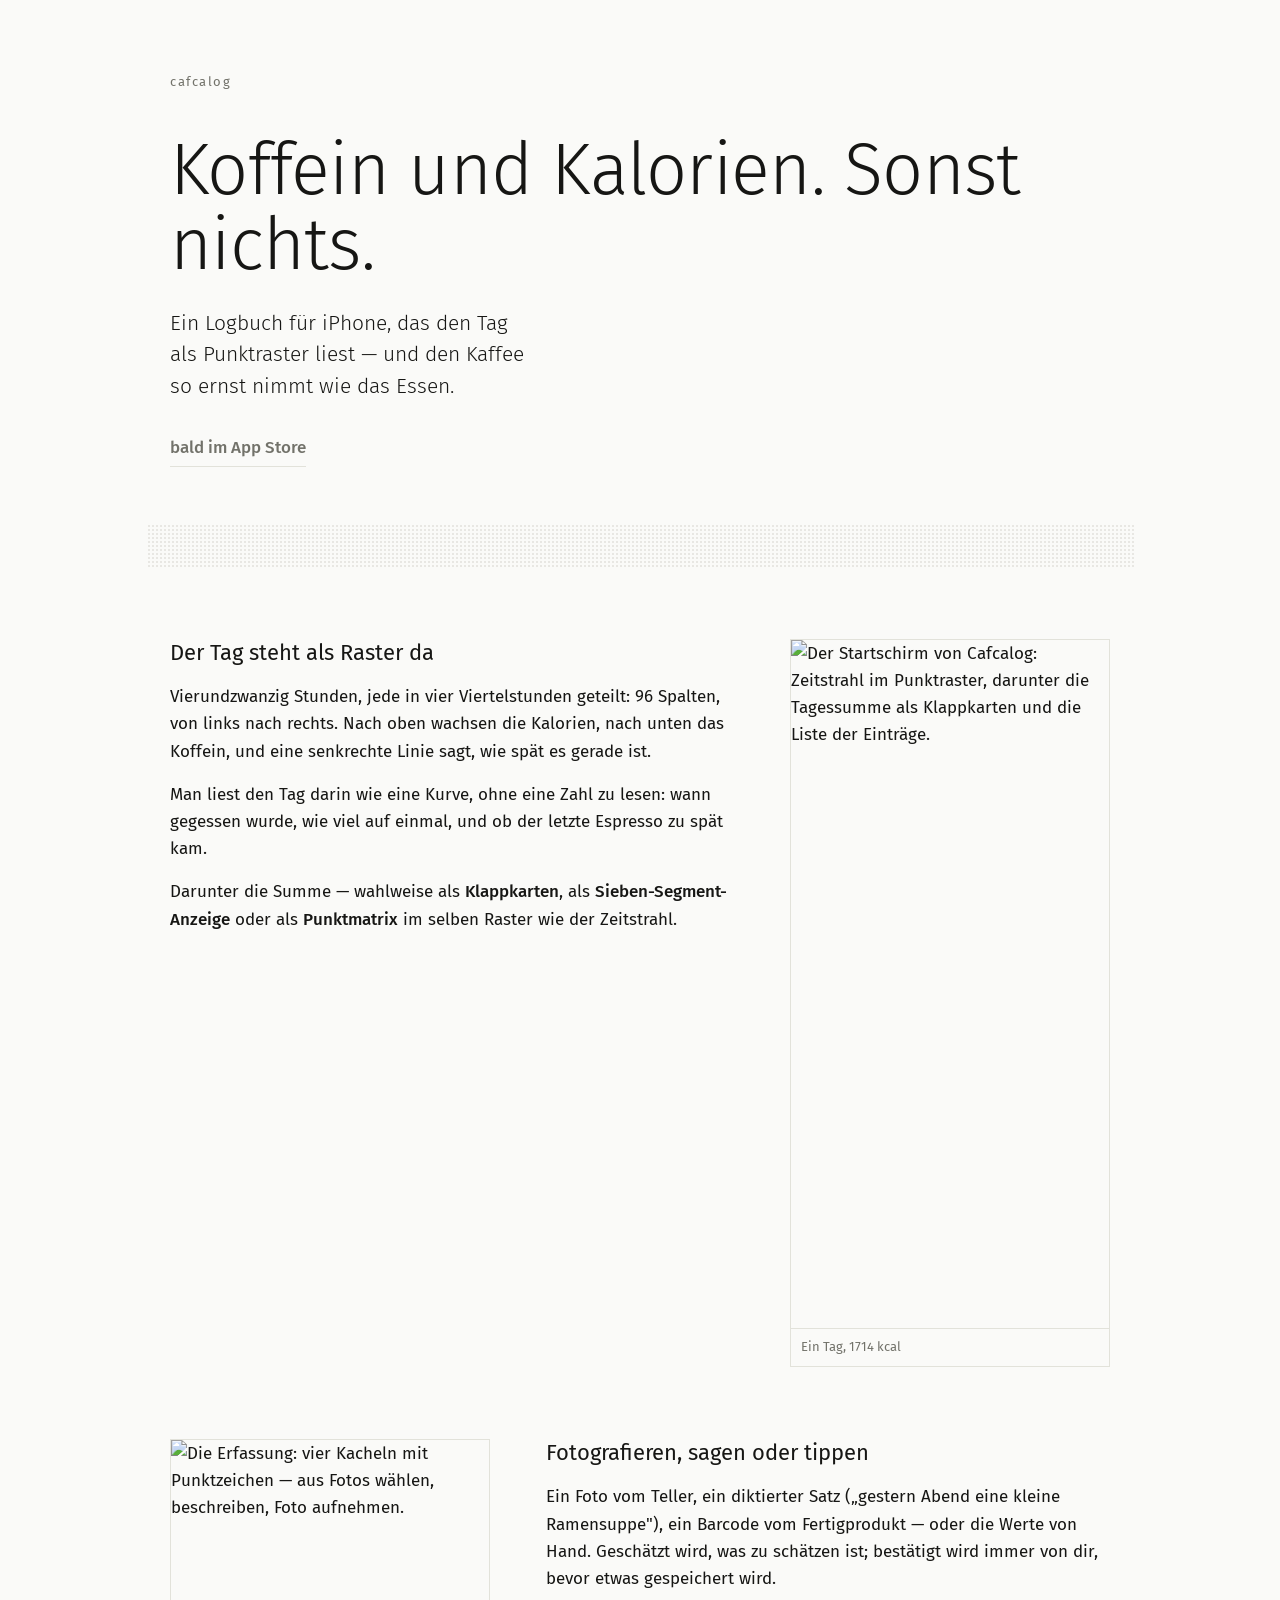
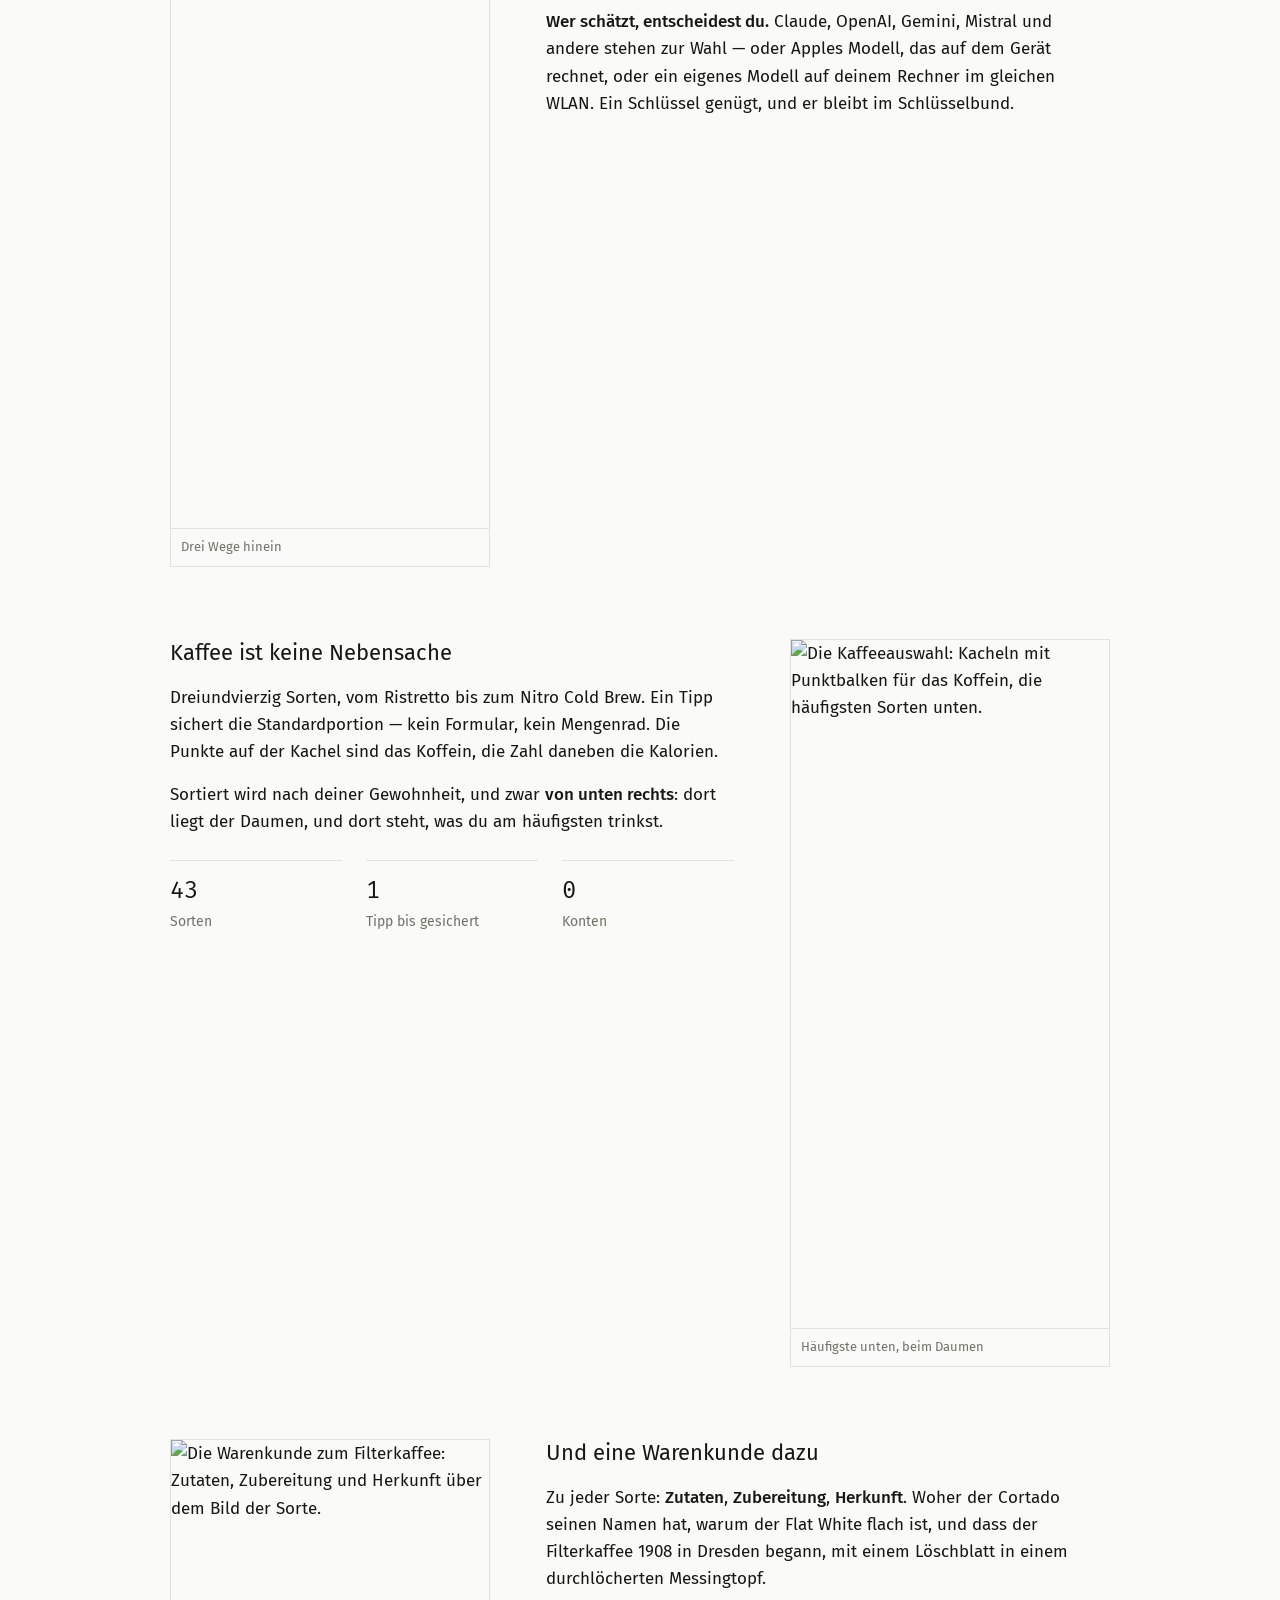
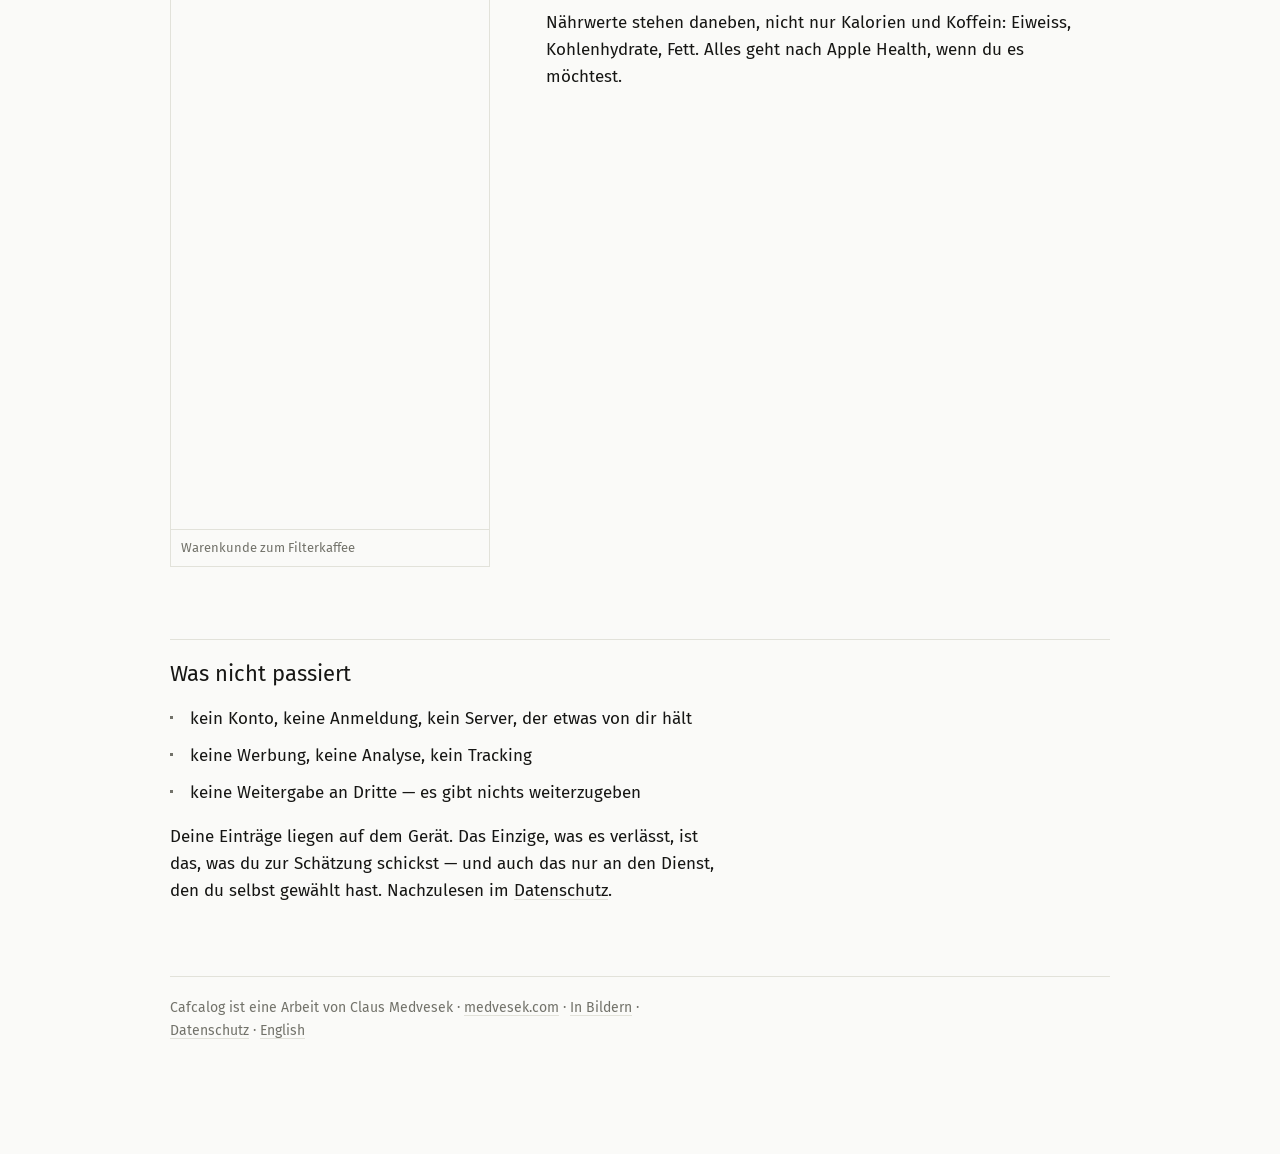
==== commit e1d997ec: "Die Eintragsliste spiegelt nicht mit Sie ist ein Protokoll und keine Bedienung: die Uhrzeit steht vo" ====
--- a/web/index.html
+++ b/web/index.html
@@ -166,6 +166,7 @@
       <p>
         Cafcalog ist eine Arbeit von Claus Medvesek ·
         <a href="https://medvesek.com">medvesek.com</a> ·
+        <a href="promo.html">In Bildern</a> ·
         <a href="datenschutz.html">Datenschutz</a> ·
         <a href="privacy.html">English</a>
       </p>
--- a/web/cafcalog.css
+++ b/web/cafcalog.css
@@ -251,3 +251,202 @@
   font-size: 14px;
   color: var(--ink-2);
 }
+
+/* ——— Promo-Seite —————————————————————————————————————————————
+   Die breite Buehne fuer die Bildergalerien: zwoelf Spalten, wie der
+   Zeitstrahl Viertelstunden hat. Alles, was ein Bild traegt, rastet auf
+   Spalten; die Spannen heissen nach ihrer Breite (.k-6 = halbe Buehne).
+   Unter 720 px wird aus zwoelf Spalten deren Sechstel — zwei Schirme
+   nebeneinander, wie im App Store. */
+
+.promo { max-width: var(--spalte); }
+
+@media (min-width: 720px) {
+  .promo {
+    --spalte: 1080px;
+    --rand: 40px;
+  }
+  .galerie { grid-template-columns: repeat(12, 1fr); }
+  .k-3 { grid-column: span 3; }
+  .k-4 { grid-column: span 4; }
+  .k-6 { grid-column: span 6; }
+  .k-8 { grid-column: span 8; }
+  .k-12 { grid-column: 1 / -1; }
+}
+
+@media (min-width: 1080px) {
+  .promo { --spalte: 1280px; }
+}
+
+.galerie {
+  display: grid;
+  grid-template-columns: repeat(2, 1fr);
+  gap: 24px;
+  margin: 0;
+  padding: 0;
+  list-style: none;
+}
+
+.galerie li { padding: 0; max-width: none; }
+.galerie li::before { display: none; }
+
+/* Untereinander waere der Streifen endlos; die kleinen Schirme bleiben
+   nebeneinander, die grossen nehmen die ganze Breite. */
+.galerie .k-6, .galerie .k-8, .galerie .k-12 { grid-column: 1 / -1; }
+
+/* Ein Schirm in der Galerie: derselbe Rahmen wie ueberall, nur ohne
+   Bildunterschrift-Zwang — die steht wahlweise darunter. */
+.galerie .bild { margin: 0; }
+
+/* Die Textkachel im Mosaik: kein Bild, nur Satz auf Flaeche. */
+.spruch {
+  margin: 0;
+  border: 1px solid var(--rule);
+  padding: 24px;
+  display: flex;
+  flex-direction: column;
+  justify-content: space-between;
+  min-height: 240px;
+}
+
+.spruch p {
+  font-weight: 300;
+  font-size: 22px;
+  line-height: 1.4;
+  margin: 0;
+}
+
+.spruch footer {
+  border: 0;
+  margin: 16px 0 0;
+  padding: 0;
+  font-size: 13px;
+  font-family: "Fira Mono", ui-monospace, monospace;
+}
+
+/* Das Punktband als Abschnittswechsel — auf der Promo oefters. */
+.promo .raster { margin-top: 72px; margin-bottom: 72px; }
+
+/* ——— Rundgang — Bewegung —————————————————————————————————————
+   Der Hero ist eine Flaeche mit dem Tag-Band aus three.js dahinter;
+   der Satz steht vor ihm, auf Papier. Ohne JavaScript bleibt der Hero
+   eine schlichte Ueberschrift ueber viel Weissraum. */
+
+.erlebnis .held {
+  position: relative;
+  min-height: 86vh;
+  min-height: 86svh;
+  display: flex;
+  flex-direction: column;
+  justify-content: flex-end;
+  padding: 72px 0 8px;
+}
+
+#tagband {
+  position: absolute;
+  inset: 0;
+  overflow: hidden;
+  pointer-events: auto;
+}
+
+#tagband canvas { display: block; width: 100%; height: 100%; }
+
+/* Der Satz bleibt ueber dem Band und laesst sich weiter markieren. */
+.erlebnis .held > *:not(#tagband) { position: relative; }
+
+/* Weissraum: der Rundgang traegt weitere Abstaende als die Promo —
+   die Sektionen sollen einzeln stehen, nicht aneinanderdrängen. */
+.erlebnis .block { margin-top: 128px; }
+.erlebnis .held { padding-top: 104px; }
+
+/* ——— Der Zeitstrahl ———————————————————————————————————————————— */
+
+.strahlhalter { margin: 0; border: 1px solid var(--rule); background: var(--paper); }
+
+.strahlhalter svg { display: block; width: 100%; height: auto; }
+
+.strahlhalter figcaption {
+  font-size: 13px;
+  color: var(--ink-2);
+  font-family: "Fira Mono", ui-monospace, monospace;
+  padding: 10px 12px 12px;
+  border-top: 1px solid var(--rule);
+}
+
+/* Die Legende unter dem Strahl: vier Fakten, je mit einer Linie. */
+.legende {
+  display: grid;
+  gap: 12px 32px;
+  grid-template-columns: repeat(auto-fit, minmax(200px, 1fr));
+  margin: 32px 0 0;
+  padding: 0;
+}
+
+.legende div { border-top: 1px solid var(--rule); padding-top: 10px; }
+
+.legende dt {
+  font-size: 13px;
+  font-weight: 500;
+  margin: 0;
+}
+
+.legende dd {
+  margin: 4px 0 0;
+  font-size: 14px;
+  color: var(--ink-2);
+}
+
+/* ——— Die Anzeigen —————————————————————————————————————————————— */
+
+.anzeige { padding: 40px 32px; margin: 0; align-items: center; }
+
+.anzeige img { display: block; width: 100%; height: auto; }
+
+/* Das Flipwerk in HTML: helle Karte, Tinte-Ziffer, Fuge auf halber
+   Hoehe, Nocken an den Flanken — die Masse der App (80 × 112). */
+.flipwerk {
+  display: flex;
+  gap: 14px;
+  justify-content: center;
+  width: 100%;
+}
+
+.flipkarte {
+  position: relative;
+  width: 72px;
+  height: 100px;
+  border-radius: 5px;
+  background: var(--matrix);
+  display: flex;
+  align-items: center;
+  justify-content: center;
+}
+
+.flipkarte .ziffer {
+  font-family: "Fira Sans", system-ui, sans-serif;
+  font-weight: 300;
+  font-size: 56px;
+  line-height: 1;
+  color: var(--ink);
+  transform: perspective(300px) rotateX(4deg);
+}
+
+.flipkarte .fuge {
+  position: absolute;
+  left: 0; right: 0; top: 50%;
+  height: 2px;
+  background: var(--paper);
+  transform: translateY(-1px);
+}
+
+.flipkarte::before, .flipkarte::after {
+  content: "";
+  position: absolute;
+  top: calc(50% - 4px);
+  width: 4px; height: 8px;
+  background: var(--ink);
+  opacity: 0.16;
+}
+
+.flipkarte::before { left: 2px; }
+.flipkarte::after { right: 2px; }
